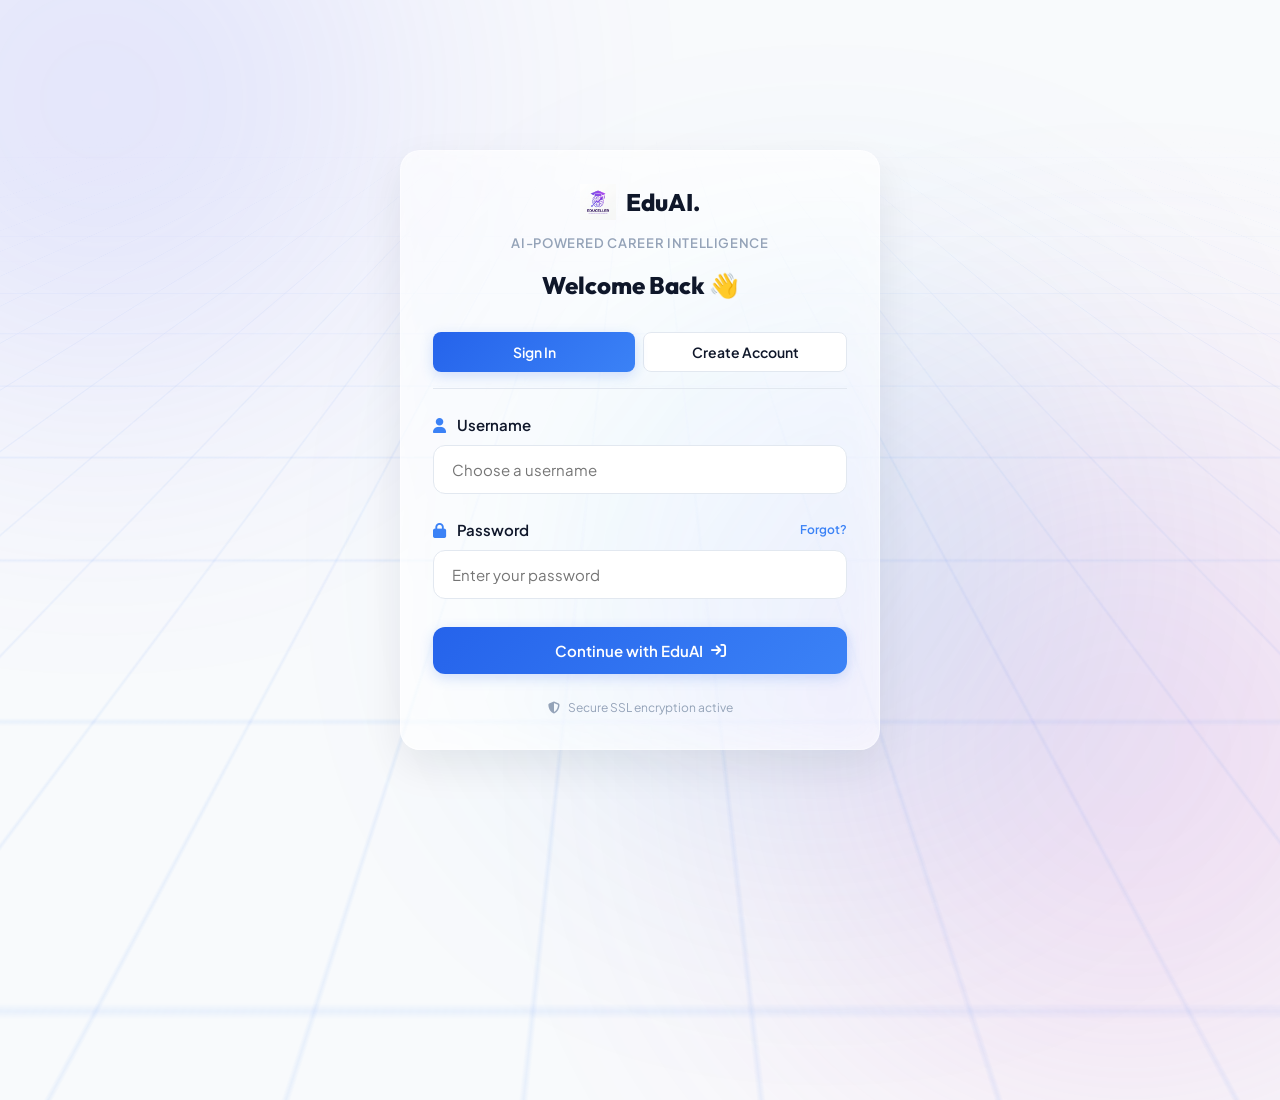
==== frontend/login.html @ 141bacd6 "Initial commit" ====
<!DOCTYPE html>
<html lang="en">
<head>
    <meta charset="UTF-8">
    <meta name="viewport" content="width=device-width, initial-scale=1.0">
    <title>EduAI | Sign In</title>
    
    <!-- Stylesheets -->
    <link rel="stylesheet" href="/css/style.css">
    <link rel="stylesheet" href="/css/dashboard.css">
    <link rel="stylesheet" href="/css/animation.css">
    <link rel="stylesheet" href="/css/responsive.css">
    
    <!-- FontAwesome for icons -->
    <link rel="stylesheet" href="https://cdnjs.cloudflare.com/ajax/libs/font-awesome/6.4.0/css/all.min.css">
</head>
<body class="page-fade-in" style="display: flex; min-height: 100vh; align-items: center; justify-content: center; padding: 40px 0;">

    <!-- Background overlays -->
    <div class="perspective-grid"></div>
    <div class="bg-shape shape-1"></div>
    <div class="bg-shape shape-2"></div>
    <div class="bg-shape shape-3"></div>

    <!-- Centered Login Glass Card -->
    <div class="glass-card" style="width: 100%; max-width: 480px; box-shadow: var(--shadow-lg);">
        <div style="text-align: center; margin-bottom: 32px;">
            <a href="/" class="logo" style="justify-content: center; margin-bottom: 12px;">
                <img src="/assets/images/eduai_premium_logo.png" alt="EduAI Logo" onerror="this.style.display='none'">
                <span>EduAI.</span>
            </a>
            <p style="font-size: 13px; color: var(--text-muted); font-weight: 600; text-transform: uppercase; letter-spacing: 0.05em;">AI-Powered Career Intelligence</p>
            <h2 style="margin-top: 16px; font-size: 24px; font-weight: 800;" id="form-heading">Welcome Back 👋</h2>
        </div>

        <!-- Form Tabs -->
        <div style="display: flex; gap: 8px; border-bottom: 1px solid var(--border-color); padding-bottom: 16px; margin-bottom: 24px;">
            <button id="tab-login" class="btn-primary" style="flex: 1; padding: 10px; border-radius: var(--radius-sm); font-size: 14px;">Sign In</button>
            <button id="tab-signup" class="btn-secondary" style="flex: 1; padding: 10px; border-radius: var(--radius-sm); font-size: 14px; box-shadow: none;">Create Account</button>
        </div>

        <!-- Alerts -->
        <div id="alert-box" style="display: none; padding: 12px 16px; border-radius: var(--radius-md); font-size: 13px; font-weight: 600; margin-bottom: 20px;"></div>

        <!-- Forms Container -->
        <form id="auth-form" autocomplete="off">
            <!-- Full Name field (Join only) -->
            <div class="form-group" id="group-fullname" style="display: none;">
                <label class="form-label" for="fullname-input"><i class="fa-solid fa-signature" style="color: var(--primary-blue); margin-right: 8px;"></i> Full Name</label>
                <input class="form-control" type="text" id="fullname-input" placeholder="Enter your full name">
            </div>

            <!-- Username field (Shared) -->
            <div class="form-group">
                <label class="form-label" for="username-input"><i class="fa-solid fa-user" style="color: var(--primary-blue); margin-right: 8px;"></i> Username</label>
                <input class="form-control" type="text" id="username-input" placeholder="Choose a username" required>
            </div>

            <!-- Email field (Join only) -->
            <div class="form-group" id="group-email" style="display: none;">
                <label class="form-label" for="email-input"><i class="fa-solid fa-envelope" style="color: var(--primary-blue); margin-right: 8px;"></i> Email Address</label>
                <input class="form-control" type="email" id="email-input" placeholder="you@example.com">
            </div>

            <!-- Password field (Shared) -->
            <div class="form-group" style="margin-bottom: 12px;">
                <div style="display: flex; justify-content: space-between; align-items: center; margin-bottom: 8px;">
                    <label class="form-label" for="password-input" style="margin-bottom: 0;"><i class="fa-solid fa-lock" style="color: var(--primary-blue); margin-right: 8px;"></i> Password</label>
                    <a href="#" style="font-size: 12px; color: var(--primary-blue); font-weight: 600; display: inline-block;" id="forgot-password-link">Forgot?</a>
                </div>
                <input class="form-control" type="password" id="password-input" placeholder="Enter your password" required>
            </div>

            <!-- Password Strength Bar (Join only) -->
            <div id="password-strength-container" style="display: none; margin-bottom: 24px;">
                <div class="metric-progress" style="height: 4px; background-color: var(--border-color); margin-top: 0; margin-bottom: 6px;">
                    <div id="password-strength-fill" class="metric-progress-fill" style="width: 0%;"></div>
                </div>
                <span id="password-strength-label" style="font-size: 11px; font-weight: 700; color: var(--text-muted);">Strength: Weak</span>
            </div>

            <!-- Submit Buttons -->
            <button type="submit" class="btn-primary pulse-btn" style="width: 100%; margin-top: 16px; justify-content: center; padding: 14px;" id="submit-btn">
                <span>Continue with EduAI</span>
                <i class="fa-solid fa-arrow-right-to-bracket"></i>
            </button>
        </form>

        <div style="text-align: center; margin-top: 24px; font-size: 12px; color: var(--text-muted); display: flex; align-items: center; justify-content: center; gap: 8px;">
            <i class="fa-solid fa-shield-halved"></i>
            <span>Secure SSL encryption active</span>
        </div>
    </div>

    <!-- Scripts -->
    <script src="/js/api.js"></script>
    <script src="/js/app.js"></script>
    <script>
        document.addEventListener('DOMContentLoaded', () => {
            const tabLogin = document.getElementById('tab-login');
            const tabSignup = document.getElementById('tab-signup');
            const groupFullname = document.getElementById('group-fullname');
            const groupEmail = document.getElementById('group-email');
            const strengthContainer = document.getElementById('password-strength-container');
            const formHeading = document.getElementById('form-heading');
            const forgotLink = document.getElementById('forgot-password-link');
            const authForm = document.getElementById('auth-form');
            const alertBox = document.getElementById('alert-box');
            const submitBtn = document.getElementById('submit-btn');

            let activeTab = 'login'; // 'login' or 'signup'

            // Parse URL params to select tab
            const urlParams = new URLSearchParams(window.location.search);
            if (urlParams.get('tab') === 'signup') {
                switchTab('signup');
            }

            // Tab click listeners
            tabLogin.addEventListener('click', () => switchTab('login'));
            tabSignup.addEventListener('click', () => switchTab('signup'));

            function switchTab(tab) {
                activeTab = tab;
                hideAlert();
                if (tab === 'login') {
                    tabLogin.className = 'btn-primary';
                    tabSignup.className = 'btn-secondary';
                    tabSignup.style.boxShadow = 'none';
                    groupFullname.style.display = 'none';
                    groupEmail.style.display = 'none';
                    strengthContainer.style.display = 'none';
                    formHeading.textContent = 'Welcome Back 👋';
                    forgotLink.style.display = 'inline-block';
                    submitBtn.querySelector('span').textContent = 'Continue with EduAI';
                    submitBtn.querySelector('i').className = 'fa-solid fa-arrow-right-to-bracket';
                } else {
                    tabLogin.className = 'btn-secondary';
                    tabLogin.style.boxShadow = 'none';
                    tabSignup.className = 'btn-primary';
                    groupFullname.style.display = 'block';
                    groupEmail.style.display = 'block';
                    strengthContainer.style.display = 'block';
                    formHeading.textContent = 'Create Your Account 🚀';
                    forgotLink.style.display = 'none';
                    submitBtn.querySelector('span').textContent = 'Create My Free Account';
                    submitBtn.querySelector('i').className = 'fa-solid fa-user-plus';
                }
            }

            // Password strength checker
            const passwordInput = document.getElementById('password-input');
            const strengthFill = document.getElementById('password-strength-fill');
            const strengthLabel = document.getElementById('password-strength-label');

            passwordInput.addEventListener('input', () => {
                if (activeTab !== 'signup') return;
                const val = passwordInput.value;
                let score = 0;
                
                if (val.length >= 6) score++;
                if (val.length >= 10) score++;
                if (/[A-Z]/.test(val)) score++;
                if (/[0-9]/.test(val)) score++;
                if (/[^A-Za-z0-9]/.test(val)) score++;

                const percentage = (score / 5) * 100;
                strengthFill.style.width = `${percentage}%`;

                if (score <= 1) {
                    strengthFill.style.backgroundColor = 'var(--danger)';
                    strengthLabel.textContent = 'Strength: Weak 🔴';
                } else if (score <= 3) {
                    strengthFill.style.backgroundColor = 'var(--warning)';
                    strengthLabel.textContent = 'Strength: Moderate 🟡';
                } else {
                    strengthFill.style.backgroundColor = 'var(--success)';
                    strengthLabel.textContent = 'Strength: Strong 🟢';
                }
            });

            // Form Submit handler
            authForm.addEventListener('submit', async (e) => {
                e.preventDefault();
                hideAlert();
                
                const username = document.getElementById('username-input').value.trim();
                const password = passwordInput.value;

                // Disable submit button during load
                submitBtn.disabled = true;
                submitBtn.style.opacity = '0.7';

                try {
                    if (activeTab === 'login') {
                        // Submit Login
                        const res = await Api.login(username, password);
                        showAlert('Success', 'Login successful! Redirecting...', 'success');
                        
                        localStorage.setItem('username', res.username);
                        localStorage.setItem('full_name', res.full_name);
                        
                        setTimeout(() => {
                            window.location.href = '/dashboard';
                        }, 500);
                    } else {
                        // Submit Signup
                        const fullName = document.getElementById('fullname-input').value.trim();
                        const email = document.getElementById('email-input').value.trim();

                        if (!fullName) {
                            throw new Error('Please enter your full name.');
                        }
                        if (password.length < 6) {
                            throw new Error('Password must be at least 6 characters.');
                        }

                        const res = await Api.register(username, password, fullName);
                        showAlert('Account Created!', 'Please sign in to continue.', 'success');
                        switchTab('login');
                    }
                } catch (error) {
                    showAlert('Error', error.message, 'danger');
                } finally {
                    submitBtn.disabled = false;
                    submitBtn.style.opacity = '1';
                }
            });

            function showAlert(title, message, type) {
                alertBox.className = type === 'success' ? 'badge-green' : 'badge-red';
                alertBox.style.padding = '12px 16px';
                alertBox.style.display = 'block';
                alertBox.innerHTML = `<strong>${title}:</strong> ${message}`;
            }

            function hideAlert() {
                alertBox.style.display = 'none';
            }
        });
    </script>
</body>
</html>
---- css/style.css ----
/* ── GLOBAL DESIGN SYSTEM & VARIABLES ── */
@import url('https://fonts.googleapis.com/css2?family=Plus+Jakarta+Sans:wght@300;400;500;600;700;800&family=Outfit:wght@300;400;500;600;700;800;900&display=swap');

:root {
    --font-heading: 'Outfit', sans-serif;
    --font-body: 'Plus Jakarta Sans', sans-serif;

    /* Light Theme Base Colors */
    --bg-primary: #FFFFFF;
    --bg-secondary: #F8FAFC;
    --border-color: #E2E8F0;
    --text-primary: #0F172A;
    --text-secondary: #475569;
    --text-muted: #94A3B8;

    /* Accent Gradients & Solid Colors */
    --primary-blue: #3B82F6;
    --primary-gradient: linear-gradient(135deg, #2563EB 0%, #3B82F6 100%);
    --accent-purple: #8B5CF6;
    --accent-gradient: linear-gradient(135deg, #7C3AED 0%, #8B5CF6 100%);
    --combined-gradient: linear-gradient(135deg, #2563EB 0%, #7C3AED 100%);

    /* Indicators */
    --success: #10B981;
    --success-light: rgba(16, 185, 129, 0.1);
    --warning: #F59E0B;
    --warning-light: rgba(245, 158, 11, 0.1);
    --danger: #EF4444;
    --danger-light: rgba(239, 68, 68, 0.1);

    /* Glassmorphism settings */
    --glass-bg: rgba(255, 255, 255, 0.7);
    --glass-border: rgba(255, 255, 255, 0.4);
    --glass-shadow: 0 8px 32px 0 rgba(31, 38, 135, 0.05);

    /* Radius & Shadows */
    --radius-lg: 20px;
    --radius-md: 12px;
    --radius-sm: 8px;
    --shadow-sm: 0 2px 8px rgba(15, 23, 42, 0.04);
    --shadow-md: 0 8px 30px rgba(15, 23, 42, 0.06);
    --shadow-lg: 0 16px 40px rgba(15, 23, 42, 0.08);

    --transition: all 0.3s cubic-bezier(0.16, 1, 0.3, 1);
}

/* Dark Mode Variables (Optional override structure) */
[data-theme="dark"] {
    --bg-primary: #0B0F19;
    --bg-secondary: #111827;
    --border-color: rgba(255, 255, 255, 0.08);
    --text-primary: #F8FAFC;
    --text-secondary: #94A3B8;
    --text-muted: #64748B;

    --glass-bg: rgba(17, 24, 39, 0.75);
    --glass-border: rgba(255, 255, 255, 0.08);
    --glass-shadow: 0 8px 32px 0 rgba(0, 0, 0, 0.3);
}

/* ── RESETS ── */
* {
    margin: 0;
    padding: 0;
    box-sizing: border-box;
    -webkit-font-smoothing: antialiased;
    -moz-osx-font-smoothing: grayscale;
}

body {
    background-color: var(--bg-secondary);
    color: var(--text-secondary);
    font-family: var(--font-body);
    font-size: 15px;
    line-height: 1.6;
    overflow-x: hidden;
    transition: background-color 0.5s ease;
}

h1, h2, h3, h4, h5, h6 {
    font-family: var(--font-heading);
    color: var(--text-primary);
    font-weight: 700;
    line-height: 1.25;
}

a {
    color: inherit;
    text-decoration: none;
    transition: var(--transition);
}

button, input, select, textarea {
    font-family: inherit;
    font-size: inherit;
    color: inherit;
    outline: none;
}

/* ── GLOBAL LAYOUT & UTILITIES ── */
.container {
    max-width: 1200px;
    margin: 0 auto;
    padding: 0 24px;
}

.gradient-text {
    background: var(--combined-gradient);
    -webkit-background-clip: text;
    -webkit-text-fill-color: transparent;
    display: inline-block;
}

.btn-primary {
    background: var(--primary-gradient);
    color: #FFFFFF !important;
    border: none;
    border-radius: var(--radius-md);
    padding: 12px 28px;
    font-weight: 600;
    cursor: pointer;
    box-shadow: 0 4px 14px rgba(37, 99, 235, 0.2);
    transition: var(--transition);
    display: inline-flex;
    align-items: center;
    justify-content: center;
    gap: 8px;
    position: relative;
    overflow: hidden;
}

.btn-primary:hover {
    transform: translateY(-2px);
    box-shadow: 0 6px 20px rgba(37, 99, 235, 0.35);
}

.btn-secondary {
    background: var(--bg-primary);
    color: var(--text-primary) !important;
    border: 1px solid var(--border-color);
    border-radius: var(--radius-md);
    padding: 12px 28px;
    font-weight: 600;
    cursor: pointer;
    box-shadow: var(--shadow-sm);
    transition: var(--transition);
    display: inline-flex;
    align-items: center;
    justify-content: center;
    gap: 8px;
}

.btn-secondary:hover {
    border-color: var(--text-primary);
    transform: translateY(-2px);
}

/* ── GLASSMorphic Card Base ── */
.glass-card {
    background: var(--glass-bg);
    backdrop-filter: blur(20px) saturate(180%);
    -webkit-backdrop-filter: blur(20px) saturate(180%);
    border: 1px solid var(--glass-border);
    border-radius: var(--radius-lg);
    box-shadow: var(--glass-shadow);
    padding: 32px;
    transition: var(--transition);
}

.glass-card:hover {
    transform: translateY(-4px);
    box-shadow: var(--shadow-lg);
}

/* ── GLOBAL NAVBAR ── */
.navbar {
    display: flex;
    justify-content: space-between;
    align-items: center;
    padding: 20px 0;
    border-bottom: 1px solid var(--border-color);
}

.logo {
    display: flex;
    align-items: center;
    gap: 10px;
    font-family: var(--font-heading);
    font-weight: 800;
    font-size: 24px;
    color: var(--text-primary);
}

.logo img {
    height: 36px;
    width: auto;
}

.nav-links {
    display: flex;
    gap: 32px;
    list-style: none;
    align-items: center;
}

.nav-links a {
    color: var(--text-secondary);
    font-weight: 500;
}

.nav-links a:hover {
    color: var(--primary-blue);
}

.auth-buttons {
    display: flex;
    gap: 16px;
    align-items: center;
}

/* ── CARD GRID ── */
.grid-3 {
    display: grid;
    grid-template-columns: repeat(3, 1fr);
    gap: 32px;
}

.grid-2 {
    display: grid;
    grid-template-columns: repeat(2, 1fr);
    gap: 32px;
}
---- css/dashboard.css ----
/* ── DASHBOARD STRUCTURAL DESIGN ── */

.dashboard-wrapper {
    display: flex;
    min-height: 100vh;
    background-color: var(--bg-secondary);
}

/* ── SIDEBAR STYLE ── */
.sidebar {
    width: 280px;
    background-color: var(--bg-primary);
    border-right: 1px solid var(--border-color);
    padding: 32px 24px;
    display: flex;
    flex-direction: column;
    position: fixed;
    height: 100vh;
    left: 0;
    top: 0;
    z-index: 100;
    transition: var(--transition);
    overflow-x: hidden;
    overflow-y: auto;
}

.sidebar.collapsed {
    width: 80px;
    padding: 32px 12px;
}

.sidebar.collapsed .sidebar-title,
.sidebar.collapsed .sidebar-subtitle,
.sidebar.collapsed .nav-text,
.sidebar.collapsed .user-info {
    display: none !important;
}

.sidebar.collapsed .logo {
    justify-content: center;
}

.sidebar-header {
    margin-bottom: 40px;
}

.sidebar-menu {
    list-style: none;
    display: flex;
    flex-direction: column;
    gap: 8px;
    flex-grow: 1;
}

.sidebar-menu li a {
    display: flex;
    align-items: center;
    gap: 16px;
    padding: 12px 16px;
    border-radius: var(--radius-md);
    color: var(--text-secondary);
    font-weight: 500;
    transition: var(--transition);
}

.sidebar-menu li a i {
    font-size: 18px;
    width: 24px;
    text-align: center;
}

.sidebar-menu li a:hover,
.sidebar-menu li.active a {
    background-color: rgba(59, 130, 246, 0.08);
    color: var(--primary-blue);
}

.sidebar-menu li.active a {
    font-weight: 700;
}

.sidebar-footer {
    border-top: 1px solid var(--border-color);
    padding-top: 24px;
}

.user-profile-widget {
    display: flex;
    align-items: center;
    gap: 12px;
}

.user-avatar {
    width: 42px;
    height: 42px;
    border-radius: 50%;
    background: var(--combined-gradient);
    color: #FFFFFF;
    display: flex;
    align-items: center;
    justify-content: center;
    font-weight: 800;
    font-size: 16px;
}

/* ── MAIN CONTENT AREA ── */
.main-content {
    margin-left: 280px;
    flex-grow: 1;
    padding: 40px;
    transition: var(--transition);
}

.dashboard-wrapper.sidebar-collapsed .main-content,
.sidebar.collapsed ~ .main-content {
    margin-left: 80px;
}

/* ── DASHBOARD HEADER ── */
.dash-header {
    display: flex;
    justify-content: space-between;
    align-items: center;
    margin-bottom: 40px;
}

.dash-title-area h1 {
    font-size: 28px;
}

.dash-actions {
    display: flex;
    gap: 16px;
    align-items: center;
}

/* ── KPI METRICS CARDS ── */
.metrics-grid {
    display: grid;
    grid-template-columns: repeat(4, 1fr);
    gap: 24px;
    margin-bottom: 40px;
}

.metric-card {
    background-color: var(--bg-primary);
    border: 1px solid var(--border-color);
    border-radius: var(--radius-lg);
    padding: 24px;
    box-shadow: var(--shadow-sm);
    transition: var(--transition);
    position: relative;
    overflow: hidden;
    display: flex;
    flex-direction: column;
    justify-content: space-between;
    min-height: 160px;
}

.metric-card:hover {
    transform: translateY(-4px);
    box-shadow: var(--shadow-md);
    border-color: rgba(59, 130, 246, 0.3);
}

.metric-card-header {
    display: flex;
    justify-content: space-between;
    align-items: center;
    margin-bottom: 16px;
}

.metric-label {
    font-size: 13px;
    font-weight: 700;
    text-transform: uppercase;
    letter-spacing: 0.05em;
    color: var(--text-muted);
}

.metric-icon {
    font-size: 20px;
    color: var(--primary-blue);
    background: rgba(59, 130, 246, 0.08);
    width: 38px;
    height: 38px;
    border-radius: 10px;
    display: flex;
    align-items: center;
    justify-content: center;
}

.metric-value {
    font-size: 32px;
    font-weight: 800;
    color: var(--text-primary);
    line-height: 1.1;
    margin-bottom: 8px;
}

.metric-sub {
    font-size: 12px;
    color: var(--text-secondary);
}

.metric-progress {
    width: 100%;
    height: 6px;
    background-color: var(--bg-secondary);
    border-radius: 3px;
    overflow: hidden;
    margin-top: 14px;
}

.metric-progress-fill {
    height: 100%;
    border-radius: 3px;
    background: var(--primary-gradient);
    width: 0%;
    transition: width 1s cubic-bezier(0.16, 1, 0.3, 1);
}

/* ── CHARTS SECTION ── */
.charts-grid {
    display: grid;
    grid-template-columns: 1fr 1fr;
    gap: 32px;
    margin-bottom: 40px;
}

.chart-card {
    background-color: var(--bg-primary);
    border: 1px solid var(--border-color);
    border-radius: var(--radius-lg);
    padding: 32px;
    box-shadow: var(--shadow-sm);
}

.chart-card h3 {
    margin-bottom: 24px;
    font-size: 18px;
    display: flex;
    align-items: center;
    gap: 10px;
}

/* ── LIST ITEMS & DETAILS ── */
.dash-list {
    display: flex;
    flex-direction: column;
    gap: 12px;
}

.dash-list-item {
    display: flex;
    align-items: center;
    justify-content: space-between;
    padding: 16px 20px;
    background-color: var(--bg-primary);
    border: 1px solid var(--border-color);
    border-radius: var(--radius-md);
    transition: var(--transition);
}

.dash-list-item:hover {
    border-color: var(--primary-blue);
    background-color: rgba(59, 130, 246, 0.02);
    transform: translateX(4px);
}

.list-item-meta {
    display: flex;
    flex-direction: column;
}

.list-item-title {
    font-weight: 700;
    color: var(--text-primary);
    margin-bottom: 4px;
}

.list-item-subtitle {
    font-size: 13px;
    color: var(--text-muted);
}

.list-item-badge {
    padding: 4px 12px;
    border-radius: 20px;
    font-size: 12px;
    font-weight: 700;
}

/* ── FORM CONTROL OVERLAYS ── */
.form-group {
    margin-bottom: 24px;
    position: relative;
}

.form-label {
    display: block;
    margin-bottom: 8px;
    font-weight: 600;
    color: var(--text-primary);
}

.form-control {
    width: 100%;
    padding: 14px 18px;
    border: 1.5px solid var(--border-color);
    border-radius: var(--radius-md);
    background-color: var(--bg-primary);
    color: var(--text-primary);
    transition: var(--transition);
}

.form-control:focus {
    border-color: var(--primary-blue);
    box-shadow: 0 0 0 4px rgba(59, 130, 246, 0.1);
}

/* ── STATUS BADGES ── */
.badge-green { background-color: var(--success-light); color: var(--success); }
.badge-orange { background-color: var(--warning-light); color: var(--warning); }
.badge-red { background-color: var(--danger-light); color: var(--danger); }
---- css/animation.css ----
/* ── CUSTOM REVEALS & AMBIENT ANIMATIONS ── */

/* 1. Animated Tech 3D Perspective Grid */
.perspective-grid {
    position: fixed;
    bottom: 0;
    left: 50%;
    width: 200vw;
    height: 150vh;
    transform: translateX(-50%) perspective(500px) rotateX(65deg);
    background-image: 
        linear-gradient(rgba(59, 130, 246, 0.08) 1px, transparent 1px),
        linear-gradient(90deg, rgba(59, 130, 246, 0.08) 1px, transparent 1px);
    background-size: 50px 50px;
    background-position: center bottom;
    z-index: -2;
    mask-image: linear-gradient(to top, rgba(0, 0, 0, 1) 20%, rgba(0, 0, 0, 0) 80%);
    -webkit-mask-image: linear-gradient(to top, rgba(0, 0, 0, 1) 20%, rgba(0, 0, 0, 0) 80%);
    animation: gridAdvance 24s linear infinite;
    pointer-events: none;
}

@keyframes gridAdvance {
    from { background-position: 0 0; }
    to { background-position: 0 1000px; }
}

/* 2. Morphing Lava Background Blobs */
.bg-shape {
    position: fixed;
    border-radius: 50%;
    filter: blur(140px);
    z-index: -1;
    opacity: 0.16;
    pointer-events: none;
    transition: opacity 0.5s ease;
}

[data-theme="dark"] .bg-shape {
    opacity: 0.35;
}

.bg-shape.shape-1 {
    width: 600px;
    height: 600px;
    background: radial-gradient(circle, #3B82F6 0%, #8B5CF6 70%);
    top: -200px;
    left: -200px;
    animation: morphBlob1 25s infinite ease-in-out;
}

.bg-shape.shape-2 {
    width: 700px;
    height: 700px;
    background: radial-gradient(circle, #8B5CF6 0%, #EC4899 70%);
    bottom: -200px;
    right: -200px;
    animation: morphBlob2 30s infinite ease-in-out;
}

.bg-shape.shape-3 {
    width: 500px;
    height: 500px;
    background: radial-gradient(circle, #06B6D4 0%, #3B82F6 70%);
    top: 35%;
    left: 45%;
    animation: morphBlob3 28s infinite ease-in-out;
}

@keyframes morphBlob1 {
    0%, 100% {
        border-radius: 42% 58% 70% 30% / 45% 45% 55% 55%;
        transform: translate(0, 0) rotate(0deg) scale(1);
    }
    33% {
        border-radius: 70% 30% 52% 48% / 60% 40% 60% 40%;
        transform: translate(40px, -60px) rotate(120deg) scale(1.1);
    }
    66% {
        border-radius: 50% 50% 30% 70% / 40% 60% 40% 60%;
        transform: translate(-30px, 30px) rotate(240deg) scale(0.95);
    }
}

@keyframes morphBlob2 {
    0%, 100% {
        border-radius: 50% 50% 30% 70% / 50% 60% 40% 50%;
        transform: translate(0, 0) rotate(0deg) scale(1);
    }
    50% {
        border-radius: 30% 70% 70% 30% / 60% 40% 60% 40%;
        transform: translate(-80px, 50px) rotate(-180deg) scale(1.15);
    }
}

@keyframes morphBlob3 {
    0%, 100% {
        border-radius: 60% 40% 50% 50% / 40% 40% 60% 60%;
        transform: translate(0, 0) rotate(0deg) scale(1);
    }
    50% {
        border-radius: 40% 60% 30% 70% / 50% 60% 40% 50%;
        transform: translate(50px, 30px) rotate(180deg) scale(1.08);
    }
}

/* 3. Fade Reveal Animations */
.reveal-up {
    opacity: 0;
    transform: translateY(30px);
    transition: opacity 0.8s cubic-bezier(0.16, 1, 0.3, 1), transform 0.8s cubic-bezier(0.16, 1, 0.3, 1);
}

.reveal-up.active {
    opacity: 1;
    transform: translateY(0);
}

/* 4. CTA Pulse Glow */
@keyframes buttonPulse {
    0%, 100% {
        box-shadow: 0 4px 14px rgba(37, 99, 235, 0.2);
    }
    50% {
        box-shadow: 0 4px 24px rgba(37, 99, 235, 0.45), 0 0 0 4px rgba(37, 99, 235, 0.15);
    }
}

.pulse-btn {
    animation: buttonPulse 2.5s infinite ease-in-out;
}

/* 5. Shimmer Overlay text */
.shimmer-text {
    background: linear-gradient(to right, var(--text-primary) 20%, var(--primary-blue) 50%, var(--text-primary) 80%);
    background-size: 200% auto;
    -webkit-background-clip: text;
    -webkit-text-fill-color: transparent;
    animation: textShine 4s linear infinite;
}

@keyframes textShine {
    to { background-position: 200% center; }
}

/* 6. Page Fade & Dashboard Animations */
.page-fade-in {
    animation: pageLoad 0.5s cubic-bezier(0.16, 1, 0.3, 1) both;
}

@keyframes pageLoad {
    from { opacity: 0; transform: translateY(10px); }
    to { opacity: 1; transform: translateY(0); }
}

.dash-animate {
    opacity: 0;
    animation: fadeInSlideUp 0.6s cubic-bezier(0.16, 1, 0.3, 1) forwards;
}

.delay-1 { animation-delay: 0.1s; }
.delay-2 { animation-delay: 0.2s; }
.delay-3 { animation-delay: 0.3s; }
.delay-4 { animation-delay: 0.4s; }

@keyframes fadeInSlideUp {
    from {
        opacity: 0;
        transform: translateY(15px);
    }
    to {
        opacity: 1;
        transform: translateY(0);
    }
}

/* 7. Hover Glow and Shadows for Cards */
.glow-card:hover {
    box-shadow: 0 15px 30px rgba(59, 130, 246, 0.08), 0 0 0 1px rgba(59, 130, 246, 0.25);
    border-color: rgba(59, 130, 246, 0.2) !important;
}
---- css/responsive.css ----
/* ── MOBILE RESPONSIVENESS & BREAKPOINTS ── */

@media (max-width: 1024px) {
    .metrics-grid {
        grid-template-columns: repeat(2, 1fr);
        gap: 16px;
    }
    
    .charts-grid {
        grid-template-columns: 1fr;
        gap: 24px;
    }
    
    .sidebar {
        width: 80px;
        padding: 32px 12px;
    }
    
    .sidebar .sidebar-title,
    .sidebar .sidebar-subtitle,
    .sidebar .nav-text,
    .sidebar .user-info,
    .sidebar #sidebar-theme-text {
        display: none !important;
    }
    
    .sidebar .logo {
        justify-content: center;
    }
    
    .main-content {
        margin-left: 80px;
        padding: 24px;
    }
}

@media (max-width: 768px) {
    .grid-3, .grid-2 {
        grid-template-columns: 1fr;
        gap: 24px;
    }
    
    .navbar {
        flex-direction: column;
        gap: 16px;
        align-items: flex-start;
    }
    
    .nav-links {
        flex-wrap: wrap;
        gap: 16px;
    }
    
    .metrics-grid {
        grid-template-columns: 1fr;
    }
    
    .dash-header {
        flex-direction: column;
        align-items: flex-start;
        gap: 16px;
    }
    
    .dash-actions {
        width: 100%;
        justify-content: space-between;
    }

    .sidebar {
        width: 70px;
        padding: 24px 8px;
    }

    .main-content {
        margin-left: 70px;
        padding: 20px;
    }
}

@media (max-width: 480px) {
    body {
        font-size: 14px;
    }
    
    .sidebar {
        width: 60px;
        padding: 16px 6px;
    }

    .main-content {
        margin-left: 60px;
        padding: 14px;
    }
    
    .glass-card {
        padding: 20px;
    }
    
    .btn-primary, .btn-secondary {
        padding: 10px 20px;
        width: 100%;
        text-align: center;
        justify-content: center;
    }
}
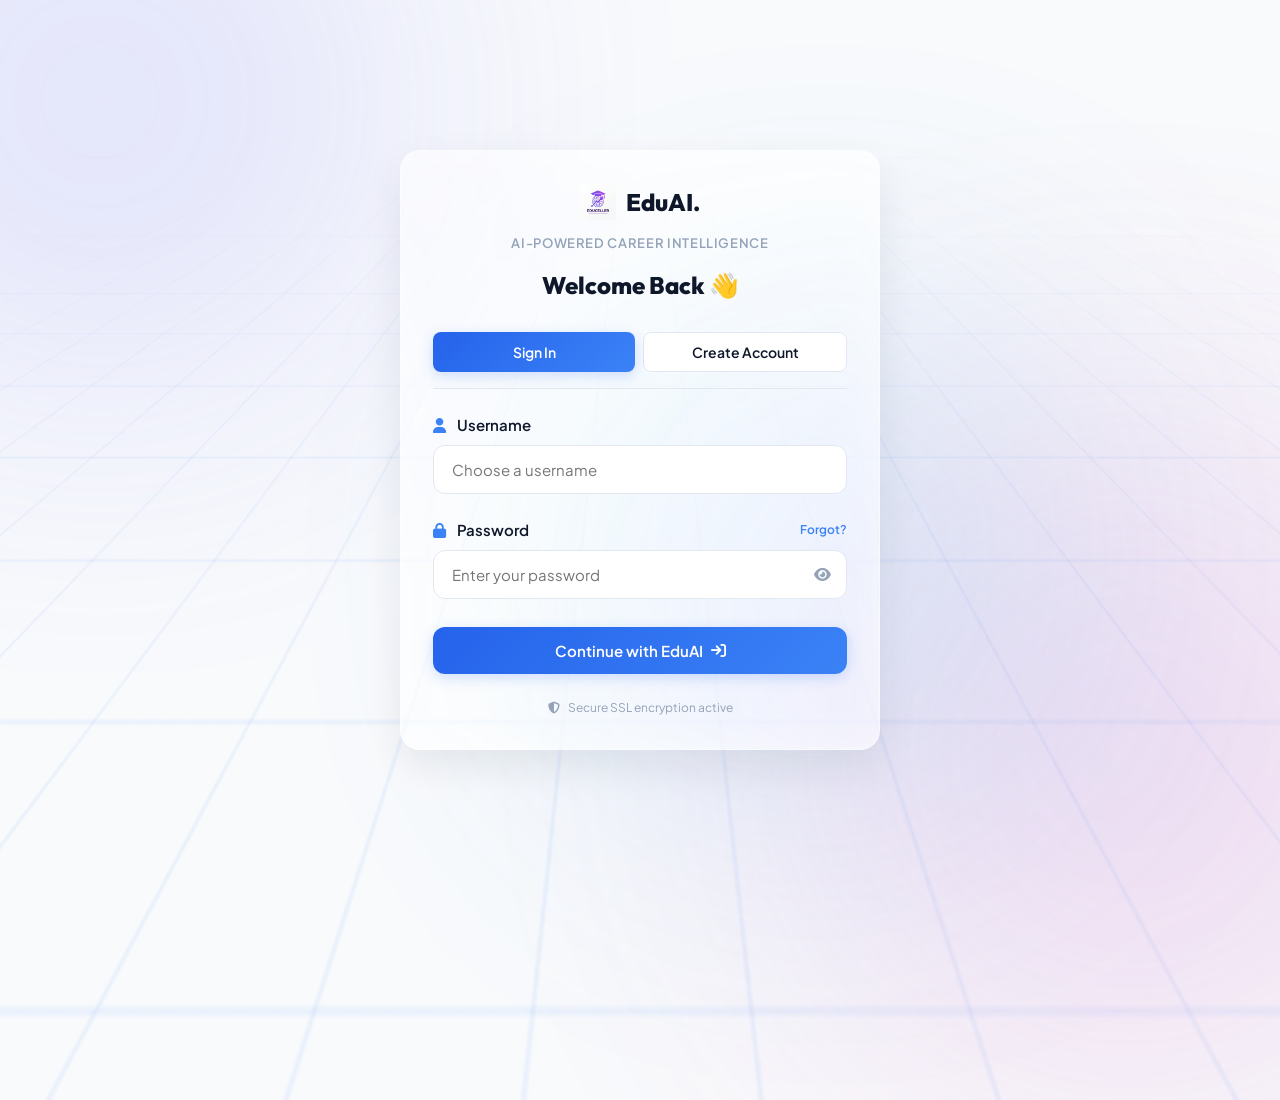
==== commit 0f6c8350: "Fix Vercel 404 routing & add password visibility toggle eye icon" ====
--- a/frontend/login.html
+++ b/frontend/login.html
@@ -68,7 +68,12 @@
                     <label class="form-label" for="password-input" style="margin-bottom: 0;"><i class="fa-solid fa-lock" style="color: var(--primary-blue); margin-right: 8px;"></i> Password</label>
                     <a href="#" style="font-size: 12px; color: var(--primary-blue); font-weight: 600; display: inline-block;" id="forgot-password-link">Forgot?</a>
                 </div>
-                <input class="form-control" type="password" id="password-input" placeholder="Enter your password" required>
+                <div style="position: relative; display: flex; align-items: center;">
+                    <input class="form-control" type="password" id="password-input" placeholder="Enter your password" required style="padding-right: 44px;">
+                    <button type="button" id="toggle-password-btn" style="position: absolute; right: 12px; background: none; border: none; color: var(--text-muted); cursor: pointer; font-size: 15px; padding: 4px; display: flex; align-items: center; justify-content: center; transition: var(--transition);" title="Toggle password visibility">
+                        <i class="fa-solid fa-eye" id="toggle-password-icon"></i>
+                    </button>
+                </div>
             </div>
 
             <!-- Password Strength Bar (Join only) -->
@@ -148,10 +153,21 @@
                 }
             }
 
-            // Password strength checker
+            // Password input & visibility toggle
             const passwordInput = document.getElementById('password-input');
+            const togglePasswordBtn = document.getElementById('toggle-password-btn');
+            const togglePasswordIcon = document.getElementById('toggle-password-icon');
             const strengthFill = document.getElementById('password-strength-fill');
             const strengthLabel = document.getElementById('password-strength-label');
+
+            if (togglePasswordBtn && passwordInput) {
+                togglePasswordBtn.addEventListener('click', () => {
+                    const isPassword = passwordInput.getAttribute('type') === 'password';
+                    passwordInput.setAttribute('type', isPassword ? 'text' : 'password');
+                    togglePasswordIcon.className = isPassword ? 'fa-solid fa-eye-slash' : 'fa-solid fa-eye';
+                    togglePasswordBtn.style.color = isPassword ? 'var(--primary-blue)' : 'var(--text-muted)';
+                });
+            }
 
             passwordInput.addEventListener('input', () => {
                 if (activeTab !== 'signup') return;
